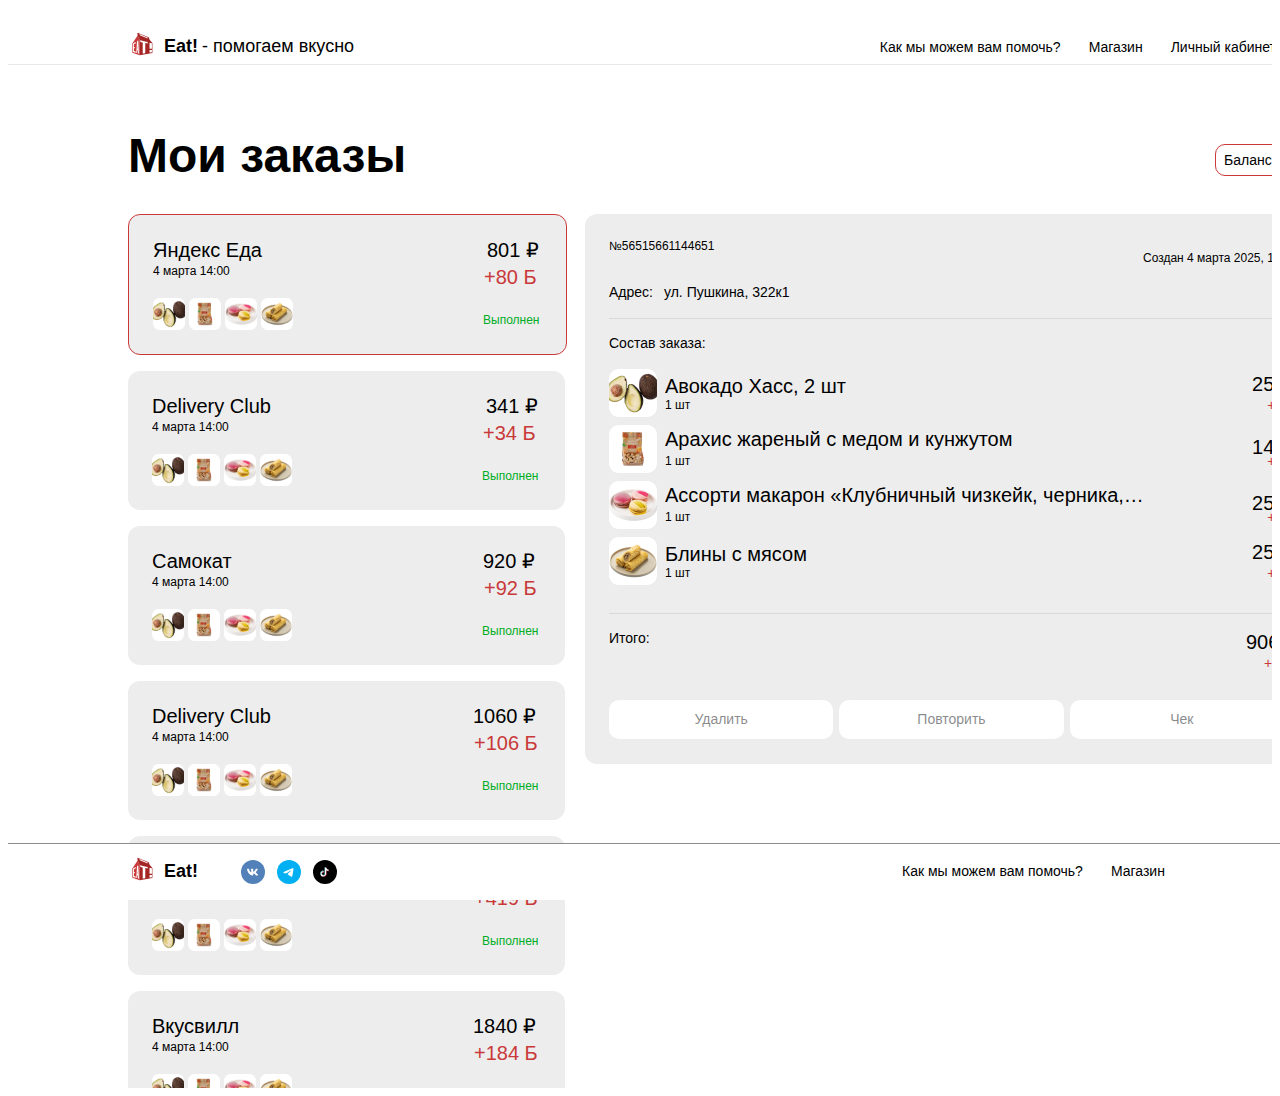
==== Html+css/lk.html @ cd4ae4c2 "new commit" ====
<!DOCTYPE html>
<html>
  <head>
    <meta charset="utf-8" />
    <link rel="stylesheet" href="globalslk.css" />
    <link rel="stylesheet" href="styleguidelk.css" />
    <link rel="stylesheet" href="stylelk.css" />
  </head>
  <body>
    <div class="screen">
      <div class="div">
        <div class="frame">
          <div class="frame-2">
            <div class="text-wrapper">Яндекс Еда</div>
            <div class="text-wrapper-2">801 ₽</div>
            <div class="text-wrapper-3">+80 Б</div>
            <div class="text-wrapper-4">4 марта 14:00</div>
            <div class="text-wrapper-5">Выполнен</div>
            <img class="image" src="img/avokado.png" />
            <img class="img" src="img/araxis.png" />
            <img class="rectangle" src="img/macaroons.png" />
            <img class="rectangle-2" src="img/pancakes.png" />
          </div>
          <div class="frame-3">
            <div class="text-wrapper">Delivery Club</div>
            <div class="text-wrapper-6">341 ₽</div>
            <div class="text-wrapper-7">+34 Б</div>
            <div class="text-wrapper-4">4 марта 14:00</div>
            <div class="text-wrapper-5">Выполнен</div>
            <img class="image" src="img/avokado.png" />
            <img class="img" src="img/araxis.png" />
            <img class="rectangle" src="img/macaroons.png" />
            <img class="rectangle-2" src="img/pancakes.png" />
          </div>
          <div class="frame-3">
            <div class="text-wrapper">Самокат</div>
            <div class="text-wrapper-8">920 ₽</div>
            <div class="text-wrapper-9">+92 Б</div>
            <div class="text-wrapper-4">4 марта 14:00</div>
            <div class="text-wrapper-5">Выполнен</div>
            <img class="image" src="img/avokado.png" />
            <img class="img" src="img/araxis.png" />
            <img class="rectangle" src="img/macaroons.png" />
            <img class="rectangle-2" src="img/pancakes.png" />
          </div>
          <div class="frame-3">
            <div class="text-wrapper">Delivery Club</div>
            <div class="text-wrapper-10">1060 ₽</div>
            <div class="text-wrapper-11">+106 Б</div>
            <div class="text-wrapper-4">4 марта 14:00</div>
            <div class="text-wrapper-5">Выполнен</div>
            <img class="image" src="img/avokado.png" />
            <img class="img" src="img/araxis.png" />
            <img class="rectangle" src="img/macaroons.png" />
            <img class="rectangle-2" src="img/pancakes.png" />
          </div>
          <div class="frame-3">
            <div class="text-wrapper">Самокат</div>
            <div class="text-wrapper-10">4199 ₽</div>
            <div class="text-wrapper-11">+419 Б</div>
            <div class="text-wrapper-4">4 марта 14:00</div>
            <div class="text-wrapper-5">Выполнен</div>
            <img class="image" src="img/avokado.png" />
            <img class="img" src="img/araxis.png" />
            <img class="rectangle" src="img/macaroons.png" />
            <img class="rectangle-2" src="img/pancakes.png" />
          </div>
          <div class="frame-3">
            <div class="text-wrapper">Вкусвилл</div>
            <div class="text-wrapper-10">1840 ₽</div>
            <div class="text-wrapper-11">+184 Б</div>
            <div class="text-wrapper-4">4 марта 14:00</div>
            <div class="text-wrapper-5">Выполнен</div>
            <img class="image" src="img/avokado.png" />
            <img class="img" src="img/araxis.png" />
            <img class="rectangle" src="img/macaroons.png" />
            <img class="rectangle-2" src="img/pancakes.png" />
          </div>
          <div class="frame-4">
            <div class="text-wrapper">Название доставки</div>
            <div class="text-wrapper-12">801 ₽</div>
            <div class="text-wrapper-13">+80 Б</div>
            <div class="text-wrapper-4">4 марта 14:00</div>
            <div class="text-wrapper-14">Выполнен</div>
            <div class="rectangle-5"></div>
            <div class="rectangle-6"></div>
            <div class="rectangle-7"></div>
            <div class="rectangle-8"></div>
          </div>
        </div>
        <div class="frame-wrapper">
          <div class="frame-5">
            <div class="sumtext-logo-light">
              <div class="element">
                <div class="overlap-group">
                  <a href="index.html"><img class="logo" src="img/logo.svg" /></a>
                </div>
              </div>
				<a href="index.html">
              <div class="frame-6">
                <div class="text-wrapper-15">Eat!</div>
                <div class="text-wrapper-16">- помогаем вкусно</div>
              </div>
				</a>
            </div>
            <div class="frame-7">
              <p class="text-wrapper-17">Как мы можем вам помочь?</p>
              <div class="text-wrapper-17">Магазин</div>
              <div class="text-wrapper-17">Личный кабинет</div>
              <img class="light-profiles-users" src="img/user-profile-circle.svg" />
            </div>
          </div>
        </div>
        <div class="overlap">
          <div class="text-wrapper-18">Мои заказы</div>
          <div class="inputs">
            <div class="input-and-help-text">
              <div class="input">
                <div class="icon-and-text">
                  <div class="text-input"><div class="text">Баланс:</div></div>
                  <div class="text-2">497 Б</div>
                </div>
              </div>
            </div>
          </div>
        </div>
        <div class="frame-8">
          <div class="text-wrapper-19">№56515661144651</div>
          <div class="text-wrapper-20">Адрес:</div>
          <div class="text-wrapper-21">Состав заказа:</div>
          <div class="text-wrapper-22">Итого:</div>
          <div class="text-wrapper-23">ул. Пушкина, 322к1</div>
          <p class="p">Создан 4 марта 2025, 17:18</p>
          <div class="frame-9">
            <button class="button">
              <div class="state-layer"><div class="text-wrapper-24">Удалить</div></div>
            </button>
            <button class="button">
              <div class="state-layer"><div class="text-wrapper-24">Повторить</div></div>
            </button>
            <button class="button">
              <div class="state-layer"><div class="text-wrapper-24">Чек</div></div>
            </button>
          </div>
          <div class="rectangle-9"></div>
          <div class="rectangle-10"></div>
          <div class="group-3">
            <img class="rectangle-11" src="img/avokado.png" />
            <div class="frame-10">
              <div class="text-wrapper-25">Авокадо Хасс, 2 шт</div>
              <div class="text-wrapper-26">253 ₽</div>
            </div>
            <div class="frame-11">
              <div class="text-wrapper-27">1 шт</div>
              <div class="text-wrapper-28">+25 Б</div>
            </div>
          </div>
          <div class="group-4">
            <img class="rectangle-11" src="img/araxis.png" />
            <div class="frame-10">
              <p class="text-wrapper-25">Арахис жареный с медом и кунжутом</p>
              <div class="text-wrapper-26">142 ₽</div>
            </div>
            <div class="frame-11">
              <div class="text-wrapper-27">1 шт</div>
              <div class="text-wrapper-28">+14 Б</div>
            </div>
          </div>
          <div class="group-5">
            <img class="rectangle-11" src="img/macaroons.png" />
            <div class="frame-10">
              <p class="text-wrapper-29">Ассорти макарон «Клубничный чизкейк, черника, фисташка»</p>
              <div class="text-wrapper-26">253 ₽</div>
            </div>
            <div class="frame-11">
              <div class="text-wrapper-27">1 шт</div>
              <div class="text-wrapper-28">+25 Б</div>
            </div>
          </div>
          <div class="group-6">
            <img class="rectangle-11" src="img/pancakes.png" />
            <div class="frame-10">
              <div class="text-wrapper-25">Блины с мясом</div>
              <div class="text-wrapper-26">258 ₽</div>
            </div>
            <div class="frame-11">
              <div class="text-wrapper-27">1 шт</div>
              <div class="text-wrapper-28">+25 Б</div>
            </div>
          </div>
          <div class="group-7">
            <div class="text-wrapper-30">906 ₽</div>
            <div class="text-wrapper-31">+90 Б</div>
          </div>
        </div>
		  <div class="footer">
          <div class="sumtext-logo-light-2">
            <div class="element">
              <div class="overlap-group">
				  <a href="index.html"><img class="logo" src="img/logo.svg" /></a>
              </div>
            </div>
            <div class="text-wrapper-footer">Eat!</div>
          </div>
          <div class="frame-footer">
            <div class="text-wrapper-footer-2">Как мы можем вам помочь?</div>
            <div class="text-wrapper-footer-2">Магазин</div>
          </div>
          <div class="vk-color">
            <div class="element-logo-vk-icon"><img class="vector-2" src="img/vkontakte.svg" /></div>
          </div>
          <div class="telegram-color"><img class="vector-2" src="img/telegram-app.svg" /></div>
          <div class="tiktok-color"><img class="vector-2" src="img/tiktok.svg" /></div>
        </div>
      </div>
    </div>
  </body>
</html>
---- Html+css/styleguidelk.css ----
:root {
  --labelssecondary: rgba(58, 58, 60, 0.6);
  --bodys-body-14-m-font-family: "Inter", Helvetica;
  --bodys-body-14-m-font-weight: 500;
  --bodys-body-14-m-font-size: 14px;
  --bodys-body-14-m-letter-spacing: 0px;
  --bodys-body-14-m-line-height: 18px;
  --bodys-body-14-m-font-style: normal;
}
---- Html+css/stylelk.css ----
.screen {
  background-color: #ffffff;
  display: flex;
  flex-direction: row;
  justify-content: center;
  width: 100%;
}

.screen .div {
  background-color: #ffffff;
  overflow: hidden;
  width: 1440px;
  height: 1080px;
  position: relative;
}
.screen .footer {
   position: fixed; /* Подвал как приклеенный */
  bottom: 0;
	width: 1440px;
  height: 56px;
	background-color: white;
  border-top-width: 1px;
  border-top-style: solid;
  border-color: #8c8c8c;
}
.screen .sumtext-logo-light-2 {
  position: absolute;
  width: 70px;
  height: 24px;
  top: 16px;
  left: 120px;
}
.screen .element {
  position: absolute;
  width: 24px;
  height: 24px;
  top: 0;
  left: 0;
}
.screen .text-wrapper-footer {
  position: absolute;
  top: 2px;
  left: 36px;
  font-family: "Inter-Bold", Helvetica;
  font-weight: 700;
  font-size: 18px;
  line-height: 18px;
  color: #000000;
  letter-spacing: 0;
  white-space: nowrap;
}
.screen .text-wrapper-footer-2 {
  position: relative;
  width: fit-content;
  margin-top: -1.00px;
  font-family: "Inter-Medium", Helvetica;
  font-weight: 500;
  color: #000000;
  font-size: 14px;
  letter-spacing: 0;
  line-height: 18px;
  white-space: nowrap;
}
.screen .frame-footer {
  display: inline-flex;
  align-items: center;
  justify-content: flex-end;
  gap: 28px;
  position: absolute;
  top: 19px;
  left: 894px;
}
.screen .vk-color {
  position: absolute;
  width: 24px;
  height: 24px;
  top: 16px;
  left: 233px;
  background-color: #5181b8;
  border-radius: 61px;
}

.screen .element-logo-vk-icon {
  height: 24px;
}

.screen .vk {
  position: relative;
  width: 15px;
  height: 9px;
  top: 8px;
  left: 4px;
  background-image: url(./img/group-9.png);
  background-size: 100% 100%;
}

.screen .telegram-color {
  position: absolute;
  width: 24px;
  height: 24px;
  top: 16px;
  left: 269px;
  background-color: #00b0f2;
  border-radius: 45px;
}

.screen .vector-2 {
  position: absolute;
  width: 15px;
  height: 12px;
  top: 6px;
  left: 4px;
}

.screen .tiktok-color {
  position: absolute;
  width: 24px;
  height: 24px;
  top: 16px;
  left: 305px;
  background-color: #000000;
  border-radius: 20px;
}

.screen .frame {
  display: flex;
  flex-direction: column;
  width: 437px;
  align-items: flex-start;
  gap: 16px;
  position: absolute;
  top: 206px;
  left: 120px;
}

.screen .frame-2 {
  position: relative;
  align-self: stretch;
  width: 100%;
  height: 139px;
  background-color: #ededed;
  border-radius: 12px;
  overflow: hidden;
  border: 1px solid;
  border-color: #c93939;
}

.screen .text-wrapper {
  position: absolute;
  top: 23px;
  left: 24px;
  font-family: "Inter-Medium", Helvetica;
  font-weight: 500;
  color: #000000;
  font-size: 20px;
  letter-spacing: 0;
  line-height: 24px;
  white-space: nowrap;
}

.screen .text-wrapper-2 {
  position: absolute;
  top: 23px;
  left: 358px;
  font-family: "Inter-Medium", Helvetica;
  font-weight: 500;
  color: #000000;
  font-size: 20px;
  letter-spacing: 0;
  line-height: 24px;
  white-space: nowrap;
}

.screen .text-wrapper-3 {
  position: absolute;
  top: 50px;
  left: 355px;
  color: #c93939;
  font-size: 20px;
  line-height: 24px;
  font-family: "Inter-Medium", Helvetica;
  font-weight: 500;
  letter-spacing: 0;
  white-space: nowrap;
}

.screen .text-wrapper-4 {
  position: absolute;
  top: 47px;
  left: 24px;
  font-family: "Inter-Regular", Helvetica;
  font-weight: 400;
  color: #000000;
  font-size: 12px;
  letter-spacing: 0;
  line-height: 18px;
  white-space: nowrap;
}

.screen .text-wrapper-5 {
  position: absolute;
  top: 96px;
  left: 354px;
  font-family: "Inter-Regular", Helvetica;
  font-weight: 400;
  color: #00ae25;
  font-size: 12px;
  text-align: right;
  letter-spacing: 0;
  line-height: 18px;
  white-space: nowrap;
}

.screen .image {
  position: absolute;
  width: 32px;
  height: 32px;
  top: 83px;
  left: 24px;
  object-fit: cover;
}

.screen .img {
  height: 32px;
  left: 60px;
  position: absolute;
  width: 32px;
  top: 83px;
  object-fit: cover;
}

.screen .rectangle {
  position: absolute;
  width: 32px;
  height: 32px;
  top: 83px;
  left: 96px;
  object-fit: cover;
}

.screen .rectangle-2 {
  position: absolute;
  width: 32px;
  height: 32px;
  top: 83px;
  left: 132px;
  object-fit: cover;
}

.screen .frame-3 {
  position: relative;
  align-self: stretch;
  width: 100%;
  height: 139px;
  background-color: #ededed;
  border-radius: 12px;
  overflow: hidden;
}

.screen .text-wrapper-6 {
  position: absolute;
  top: 23px;
  left: 358px;
  font-family: "Inter-Medium", Helvetica;
  font-weight: 500;
  color: #000000;
  font-size: 20px;
  text-align: right;
  letter-spacing: 0;
  line-height: 24px;
  white-space: nowrap;
}

.screen .text-wrapper-7 {
  position: absolute;
  top: 50px;
  left: 355px;
  font-family: "Inter-Medium", Helvetica;
  font-weight: 500;
  color: #c93939;
  font-size: 20px;
  text-align: right;
  letter-spacing: 0;
  line-height: 24px;
  white-space: nowrap;
}

.screen .text-wrapper-8 {
  position: absolute;
  top: 23px;
  left: 355px;
  font-family: "Inter-Medium", Helvetica;
  font-weight: 500;
  color: #000000;
  font-size: 20px;
  text-align: right;
  letter-spacing: 0;
  line-height: 24px;
  white-space: nowrap;
}

.screen .text-wrapper-9 {
  position: absolute;
  top: 50px;
  left: 356px;
  font-family: "Inter-Medium", Helvetica;
  font-weight: 500;
  color: #c93939;
  font-size: 20px;
  text-align: right;
  letter-spacing: 0;
  line-height: 24px;
  white-space: nowrap;
}

.screen .text-wrapper-10 {
  position: absolute;
  top: 23px;
  left: 345px;
  font-family: "Inter-Medium", Helvetica;
  font-weight: 500;
  color: #000000;
  font-size: 20px;
  text-align: right;
  letter-spacing: 0;
  line-height: 24px;
  white-space: nowrap;
}

.screen .text-wrapper-11 {
  position: absolute;
  top: 50px;
  left: 346px;
  font-family: "Inter-Medium", Helvetica;
  font-weight: 500;
  color: #c93939;
  font-size: 20px;
  text-align: right;
  letter-spacing: 0;
  line-height: 24px;
  white-space: nowrap;
}

.screen .image-2 {
  height: 16px;
  left: 24px;
  position: absolute;
  width: 32px;
  top: 83px;
  object-fit: cover;
}

.screen .image-3 {
  height: 16px;
  left: 60px;
  position: absolute;
  width: 32px;
  top: 83px;
  object-fit: cover;
}

.screen .rectangle-3 {
  height: 16px;
  object-fit: cover;
  position: absolute;
  width: 32px;
  top: 83px;
  left: 96px;
}

.screen .rectangle-4 {
  height: 16px;
  object-fit: cover;
  position: absolute;
  width: 32px;
  top: 83px;
  left: 132px;
}

.screen .frame-4 {
  position: relative;
  align-self: stretch;
  width: 100%;
  height: 139px;
  background-color: #d9d9d9;
  border-radius: 12px;
  overflow: hidden;
}

.screen .text-wrapper-12 {
  position: absolute;
  top: 23px;
  left: 369px;
  font-family: "Inter-Medium", Helvetica;
  font-weight: 500;
  color: #000000;
  font-size: 20px;
  letter-spacing: 0;
  line-height: 24px;
  white-space: nowrap;
}

.screen .text-wrapper-13 {
  position: absolute;
  top: 50px;
  left: 366px;
  font-family: "Inter-Medium", Helvetica;
  font-weight: 500;
  color: #000000;
  font-size: 20px;
  letter-spacing: 0;
  line-height: 24px;
  white-space: nowrap;
}

.screen .text-wrapper-14 {
  position: absolute;
  top: 96px;
  left: 365px;
  font-family: "Inter-Regular", Helvetica;
  font-weight: 400;
  color: #000000;
  font-size: 12px;
  text-align: right;
  letter-spacing: 0;
  line-height: 18px;
  white-space: nowrap;
}

.screen .rectangle-5 {
  position: absolute;
  width: 32px;
  height: 32px;
  top: 83px;
  left: 24px;
  background-color: #dbdbdb;
  border-radius: 10px;
}

.screen .rectangle-6 {
  position: absolute;
  width: 32px;
  height: 32px;
  top: 83px;
  left: 60px;
  background-color: #dbdbdb;
  border-radius: 10px;
}

.screen .rectangle-7 {
  height: 32px;
  background-color: #dbdbdb;
  border-radius: 10px;
  position: absolute;
  width: 32px;
  top: 83px;
  left: 96px;
}

.screen .rectangle-8 {
  height: 32px;
  background-color: #dbdbdb;
  border-radius: 10px;
  position: absolute;
  width: 32px;
  top: 83px;
  left: 132px;
}

.screen .frame-wrapper {
  position: absolute;
  width: 1440px;
  height: 56px;
  top: 0;
  left: 0;
  border-bottom-width: 1px;
  border-bottom-style: solid;
  border-color: #8e8e9333;
}

.screen .frame-5 {
  display: flex;
  max-width: 1680px;
  width: 1200px;
  align-items: center;
  justify-content: space-between;
  position: relative;
  top: 16px;
  left: 120px;
}

.screen .sumtext-logo-light {
  position: relative;
  width: 70px;
  height: 24px;
}



.screen .overlap-group {
  position: relative;
  width: 20px;
  height: 22px;
  top: 1px;
  left: 2px;
}

.screen .vector {
  position: absolute;
  width: 7px;
  height: 20px;
  top: 3px;
  left: 0;
}

.screen .logo {
  position: absolute;
  width: 24px;
  height: 24px;
  bottom: 2px;
  left: 0px;
}

.screen .group {
  position: absolute;
  width: 6px;
  height: 13px;
  top: 8px;
  left: 1px;
}

.screen .group-2 {
  position: absolute;
  width: 12px;
  height: 13px;
  top: 7px;
  left: 8px;
}

.screen .frame-6 {
  display: inline-flex;
  align-items: center;
  gap: 4px;
  position: absolute;
  top: 3px;
  left: 36px;
}

.screen .text-wrapper-15 {
  position: relative;
  width: fit-content;
  margin-top: -1.00px;
  font-family: "Inter-Bold", Helvetica;
  font-weight: 700;
  color: #000000;
  font-size: 18px;
  letter-spacing: 0;
  line-height: 18px;
  white-space: nowrap;
}

.screen .text-wrapper-16 {
  position: relative;
  width: fit-content;
  margin-top: -1.00px;
  font-family: "Inter-Regular", Helvetica;
  font-weight: 400;
  color: #000000;
  font-size: 18px;
  letter-spacing: 0;
  line-height: 18px;
  white-space: nowrap;
}

.screen .frame-7 {
  display: inline-flex;
  align-items: center;
  justify-content: flex-end;
  gap: 28px;
  position: relative;
  flex: 0 0 auto;
}

.screen .text-wrapper-17 {
  position: relative;
  width: fit-content;
  font-family: "Inter-Medium", Helvetica;
  font-weight: 500;
  color: #000000;
  font-size: 14px;
  letter-spacing: 0;
  line-height: 18px;
  white-space: nowrap;
}

.screen .light-profiles-users {
  position: relative;
  width: 24px;
  height: 24px;
}

.screen .overlap {
  position: absolute;
  width: 1200px;
  height: 58px;
  top: 119px;
  left: 120px;
}

.screen .text-wrapper-18 {
  position: absolute;
  width: 1200px;
  top: 0;
  left: 0;
  font-family: "Inter-SemiBold", Helvetica;
  font-weight: 600;
  color: #000000;
  font-size: 48px;
  letter-spacing: 0;
  line-height: 58px;
}

.screen .inputs {
  display: inline-flex;
  flex-direction: column;
  height: 32px;
  align-items: flex-start;
  gap: 8px;
  position: absolute;
  top: 17px;
  left: 1087px;
}

.screen .input-and-help-text {
  display: inline-flex;
  flex-direction: column;
  align-items: flex-start;
  gap: 4px;
  position: relative;
  flex: 1;
  flex-grow: 1;
}

.screen .input {
  display: inline-flex;
  align-items: center;
  gap: 4px;
  padding: 6px 8px;
  position: relative;
  flex: 1;
  flex-grow: 1;
  border-radius: 10px;
  overflow: hidden;
  border: 1px solid;
  border-color: #c93939;
}

.screen .icon-and-text {
  display: inline-flex;
  align-items: center;
  gap: 4px;
  position: relative;
  flex: 0 0 auto;
}

.screen .text-input {
  display: inline-flex;
  align-items: flex-start;
  gap: 10px;
  position: relative;
  flex: 0 0 auto;
}

.screen .text {
  position: relative;
  width: fit-content;
  margin-top: -1.00px;
  font-family: var(--bodys-body-14-m-font-family);
  font-weight: var(--bodys-body-14-m-font-weight);
  color: #000000;
  font-size: var(--bodys-body-14-m-font-size);
  letter-spacing: var(--bodys-body-14-m-letter-spacing);
  line-height: var(--bodys-body-14-m-line-height);
  white-space: nowrap;
  font-style: var(--bodys-body-14-m-font-style);
}

.screen .text-2 {
  position: relative;
  width: fit-content;
  margin-top: -1.00px;
  font-family: "Inter-SemiBold", Helvetica;
  font-weight: 600;
  color: #c93939;
  font-size: 14px;
  letter-spacing: 0;
  line-height: 18px;
  white-space: nowrap;
}

.screen .frame-8 {
  position: absolute;
  width: 743px;
  height: 550px;
  top: 206px;
  left: 577px;
  background-color: #ededed;
  border-radius: 12px;
  overflow: hidden;
}

.screen .text-wrapper-19 {
  position: absolute;
  top: 23px;
  left: 24px;
  font-family: "Inter-Regular", Helvetica;
  font-weight: 400;
  color: #000000;
  font-size: 12px;
  letter-spacing: 0;
  line-height: 18px;
  white-space: nowrap;
}

.screen .text-wrapper-20 {
  position: absolute;
  top: 69px;
  left: 24px;
  font-family: "Inter-Regular", Helvetica;
  font-weight: 400;
  color: #000000;
  font-size: 14px;
  letter-spacing: 0;
  line-height: 18px;
  white-space: nowrap;
}

.screen .text-wrapper-21 {
  position: absolute;
  top: 120px;
  left: 24px;
  font-family: "Inter-Regular", Helvetica;
  font-weight: 400;
  color: #000000;
  font-size: 14px;
  letter-spacing: 0;
  line-height: 18px;
  white-space: nowrap;
}

.screen .text-wrapper-22 {
  position: absolute;
  top: 415px;
  left: 24px;
  font-family: "Inter-Regular", Helvetica;
  font-weight: 400;
  color: #000000;
  font-size: 14px;
  letter-spacing: 0;
  line-height: 18px;
  white-space: nowrap;
}

.screen .text-wrapper-23 {
  position: absolute;
  top: 69px;
  left: 79px;
  font-family: "Inter-Regular", Helvetica;
  font-weight: 400;
  color: #000000;
  font-size: 14px;
  letter-spacing: 0;
  line-height: 18px;
  white-space: nowrap;
}

.screen .p {
  position: absolute;
  top: 23px;
  left: 558px;
  font-family: "Inter-Regular", Helvetica;
  font-weight: 400;
  color: #000000;
  font-size: 12px;
  text-align: right;
  letter-spacing: 0;
  line-height: 18px;
  white-space: nowrap;
}

.screen .frame-9 {
  display: flex;
  width: 685px;
  align-items: center;
  gap: 6px;
  position: absolute;
  top: 486px;
  left: 24px;
}

.screen .button {
  all: unset;
  box-sizing: border-box;
  display: flex;
  align-items: center;
  justify-content: center;
  position: relative;
  flex: 1;
  flex-grow: 1;
  background-color: #ffffff;
  border-radius: 10px;
  overflow: hidden;
}

.screen .state-layer {
  display: inline-flex;
  align-items: center;
  justify-content: center;
  gap: 6px;
  padding: 11px 12px;
  position: relative;
  flex: 0 0 auto;
}

.screen .text-wrapper-24 {
  position: relative;
  width: fit-content;
  margin-top: -1.00px;
  color: var(--labelssecondary);
  font-size: 14px;
  line-height: 18px;
  font-family: "Inter-Medium", Helvetica;
  font-weight: 500;
  letter-spacing: 0;
  white-space: nowrap;
}

.screen .rectangle-9 {
  position: absolute;
  width: 685px;
  height: 1px;
  top: 104px;
  left: 24px;
  background-color: #8e8e9333;
}

.screen .rectangle-10 {
  position: absolute;
  width: 685px;
  height: 1px;
  top: 399px;
  left: 24px;
  background-color: #8e8e9333;
}

.screen .group-3 {
  position: absolute;
  width: 695px;
  height: 48px;
  top: 155px;
  left: 24px;
}

.screen .rectangle-11 {
  position: absolute;
  width: 48px;
  height: 48px;
  top: 0;
  left: 0;
  object-fit: cover;
}

.screen .frame-10 {
  display: flex;
  width: 639px;
  align-items: center;
  justify-content: space-between;
  position: absolute;
  top: 3px;
  left: 56px;
}

.screen .text-wrapper-25 {
  position: relative;
  width: fit-content;
  margin-top: -1.00px;
  font-family: "Inter-Regular", Helvetica;
  font-weight: 400;
  color: #000000;
  font-size: 20px;
  letter-spacing: 0;
  line-height: 24px;
  white-space: nowrap;
}

.screen .text-wrapper-26 {
  position: relative;
  width: fit-content;
  margin-top: -5.00px;
  font-family: "Inter-Regular", Helvetica;
  font-weight: 400;
  color: #000000;
  font-size: 20px;
  text-align: right;
  letter-spacing: 0;
  line-height: 34px;
  white-space: nowrap;
}

.screen .frame-11 {
  display: flex;
  width: 639px;
  align-items: center;
  justify-content: space-between;
  position: absolute;
  top: 27px;
  left: 56px;
}

.screen .text-wrapper-27 {
  position: relative;
  width: fit-content;
  margin-top: -1.00px;
  font-family: "Inter-Regular", Helvetica;
  font-weight: 400;
  color: #000000;
  font-size: 12px;
  letter-spacing: 0;
  line-height: 18px;
  white-space: nowrap;
}

.screen .text-wrapper-28 {
  position: relative;
  width: fit-content;
  margin-top: 0px;
  font-family: "Inter-Regular", Helvetica;
  font-weight: 400;
  color: #c93939;
  font-size: 14px;
  text-align: right;
  letter-spacing: 0;
  line-height: 18px;
  white-space: nowrap;
}

.screen .group-4 {
  position: absolute;
  width: 695px;
  height: 48px;
  top: 211px;
  left: 24px;
}

.screen .group-5 {
  position: absolute;
  width: 695px;
  height: 48px;
  top: 267px;
  left: 24px;
}

.screen .text-wrapper-29 {
  position: relative;
  width: 547px;
  margin-top: -1.00px;
  font-family: "Inter-Regular", Helvetica;
  font-weight: 400;
  color: #000000;
  font-size: 20px;
  letter-spacing: 0;
  line-height: 24px;
  overflow: hidden;
  text-overflow: ellipsis;
  display: -webkit-box;
  -webkit-line-clamp: 1;
  -webkit-box-orient: vertical;
}

.screen .group-6 {
  position: absolute;
  width: 695px;
  height: 48px;
  top: 323px;
  left: 24px;
}

.screen .group-7 {
  position: absolute;
  width: 62px;
  height: 42px;
  top: 416px;
  left: 661px;
}

.screen .text-wrapper-30 {
  position: absolute;
  top: 0;
  left: 0;
  font-family: "Inter-Regular", Helvetica;
  font-weight: 400;
  color: #000000;
  font-size: 20px;
  letter-spacing: 0;
  line-height: 24px;
  white-space: nowrap;
}

.screen .text-wrapper-31 {
  position: absolute;
  top: 24px;
  left: 18px;
  font-family: "Inter-Regular", Helvetica;
  font-weight: 400;
  color: #c93939;
  font-size: 14px;
  text-align: right;
  letter-spacing: 0;
  line-height: 18px;
  white-space: nowrap;
}
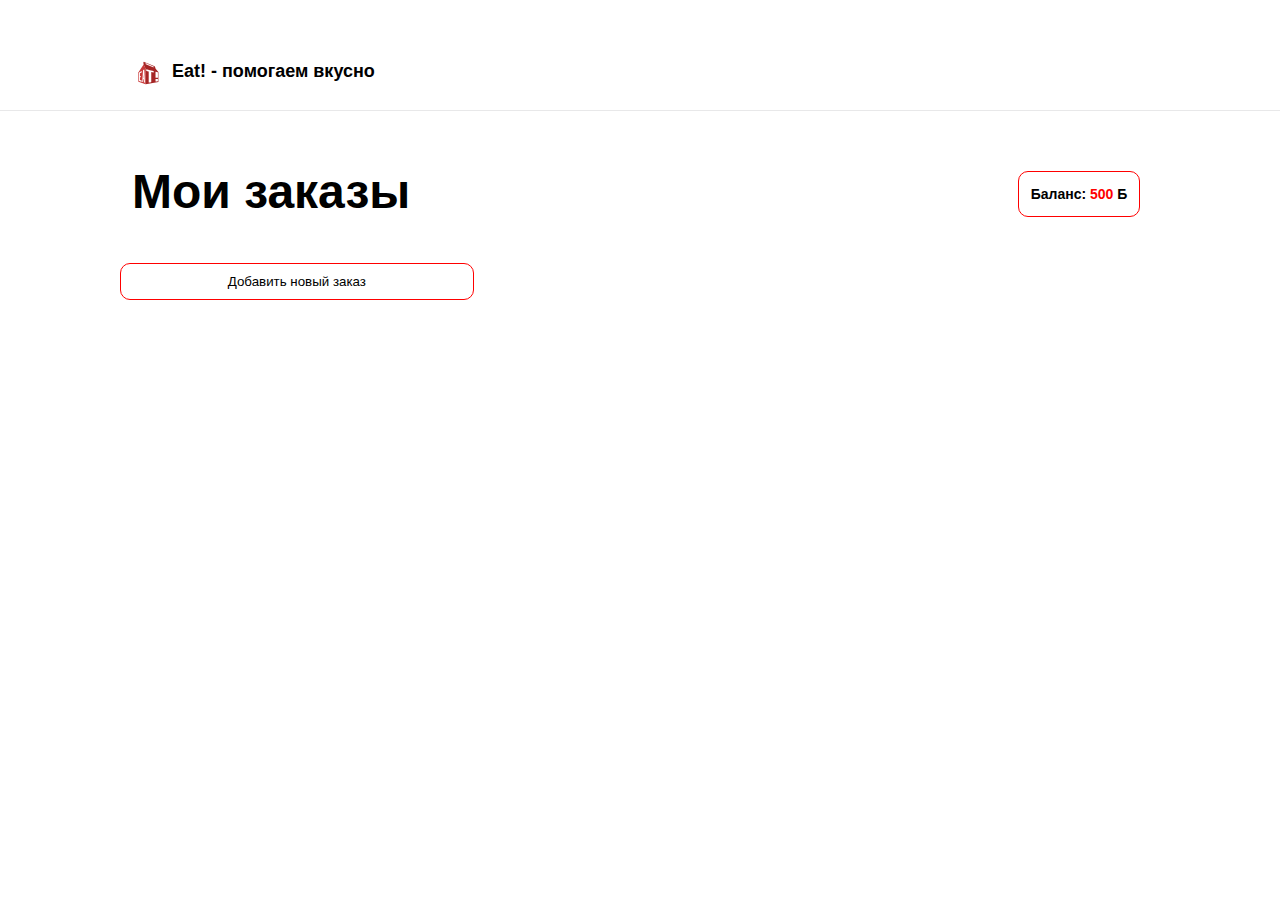
==== commit d9947f23: "lk" ====
--- a/Html+css/lk.html
+++ b/Html+css/lk.html
@@ -1,218 +1,59 @@
 <!DOCTYPE html>
-<html>
-  <head>
-    <meta charset="utf-8" />
-    <link rel="stylesheet" href="globalslk.css" />
-    <link rel="stylesheet" href="styleguidelk.css" />
-    <link rel="stylesheet" href="stylelk.css" />
-  </head>
-  <body>
-    <div class="screen">
-      <div class="div">
-        <div class="frame">
-          <div class="frame-2">
-            <div class="text-wrapper">Яндекс Еда</div>
-            <div class="text-wrapper-2">801 ₽</div>
-            <div class="text-wrapper-3">+80 Б</div>
-            <div class="text-wrapper-4">4 марта 14:00</div>
-            <div class="text-wrapper-5">Выполнен</div>
-            <img class="image" src="img/avokado.png" />
-            <img class="img" src="img/araxis.png" />
-            <img class="rectangle" src="img/macaroons.png" />
-            <img class="rectangle-2" src="img/pancakes.png" />
-          </div>
-          <div class="frame-3">
-            <div class="text-wrapper">Delivery Club</div>
-            <div class="text-wrapper-6">341 ₽</div>
-            <div class="text-wrapper-7">+34 Б</div>
-            <div class="text-wrapper-4">4 марта 14:00</div>
-            <div class="text-wrapper-5">Выполнен</div>
-            <img class="image" src="img/avokado.png" />
-            <img class="img" src="img/araxis.png" />
-            <img class="rectangle" src="img/macaroons.png" />
-            <img class="rectangle-2" src="img/pancakes.png" />
-          </div>
-          <div class="frame-3">
-            <div class="text-wrapper">Самокат</div>
-            <div class="text-wrapper-8">920 ₽</div>
-            <div class="text-wrapper-9">+92 Б</div>
-            <div class="text-wrapper-4">4 марта 14:00</div>
-            <div class="text-wrapper-5">Выполнен</div>
-            <img class="image" src="img/avokado.png" />
-            <img class="img" src="img/araxis.png" />
-            <img class="rectangle" src="img/macaroons.png" />
-            <img class="rectangle-2" src="img/pancakes.png" />
-          </div>
-          <div class="frame-3">
-            <div class="text-wrapper">Delivery Club</div>
-            <div class="text-wrapper-10">1060 ₽</div>
-            <div class="text-wrapper-11">+106 Б</div>
-            <div class="text-wrapper-4">4 марта 14:00</div>
-            <div class="text-wrapper-5">Выполнен</div>
-            <img class="image" src="img/avokado.png" />
-            <img class="img" src="img/araxis.png" />
-            <img class="rectangle" src="img/macaroons.png" />
-            <img class="rectangle-2" src="img/pancakes.png" />
-          </div>
-          <div class="frame-3">
-            <div class="text-wrapper">Самокат</div>
-            <div class="text-wrapper-10">4199 ₽</div>
-            <div class="text-wrapper-11">+419 Б</div>
-            <div class="text-wrapper-4">4 марта 14:00</div>
-            <div class="text-wrapper-5">Выполнен</div>
-            <img class="image" src="img/avokado.png" />
-            <img class="img" src="img/araxis.png" />
-            <img class="rectangle" src="img/macaroons.png" />
-            <img class="rectangle-2" src="img/pancakes.png" />
-          </div>
-          <div class="frame-3">
-            <div class="text-wrapper">Вкусвилл</div>
-            <div class="text-wrapper-10">1840 ₽</div>
-            <div class="text-wrapper-11">+184 Б</div>
-            <div class="text-wrapper-4">4 марта 14:00</div>
-            <div class="text-wrapper-5">Выполнен</div>
-            <img class="image" src="img/avokado.png" />
-            <img class="img" src="img/araxis.png" />
-            <img class="rectangle" src="img/macaroons.png" />
-            <img class="rectangle-2" src="img/pancakes.png" />
-          </div>
-          <div class="frame-4">
-            <div class="text-wrapper">Название доставки</div>
-            <div class="text-wrapper-12">801 ₽</div>
-            <div class="text-wrapper-13">+80 Б</div>
-            <div class="text-wrapper-4">4 марта 14:00</div>
-            <div class="text-wrapper-14">Выполнен</div>
-            <div class="rectangle-5"></div>
-            <div class="rectangle-6"></div>
-            <div class="rectangle-7"></div>
-            <div class="rectangle-8"></div>
-          </div>
+<html lang="ru">
+<head>
+    <meta charset="UTF-8">
+    <meta name="viewport" content="width=device-width, initial-scale=1.0">
+    <title>Личный кабинет</title>
+    <link rel="stylesheet" href="stylelk1.css">
+</head>
+<body>
+    <div class="wrapper">
+        <header class="header">
+			<div class="header-frame-1">
+            <a href="index.html"><img class="logo" src="img/logo.svg" /></a>
+                <div class="text-one">Eat! - помогаем вкусно</div>
+				<div class="header-frame-2">
+              <p class="text-one">Как мы можем вам помочь?</p>
+              <div class="text-one">Магазин</div>
+              <div class="text-one">Личный кабинет</div>
+              <img class="logo" src="img/user-profile-circle.svg" />
+            </div>
+				</div>
+        </header>
+        <div class="container">
+            <aside class="sidebar">
+				<h2>Мои заказы</h2>
+                <button id="newOrderBtn">Добавить новый заказ</button>
+                <div class="orders" id="ordersList"></div>
+            </aside>
+            <main class="content">
+				<section class="balance-section">
+                    <p class="balance-text">Баланс: <span id="balance">500</span> Б</p>
+                </section>
+                <section class="order-form" id="orderForm" style="display: none;">
+                    <label for="address">Адрес:</label>
+                    <input type="text" id="address" placeholder="">
+                    <div class="items">
+						<div>Состав заказа:</div>
+                        <div class="item">
+								<img class="item-img" src="img/avokado.png" />			  
+                            <label for="item1">Авокадо Хасс, 2 шт</label>
+                            <input type="number" id="item1" value="1" min="1">
+							<div class="text-form">253 ₽</div>
+                        </div>
+                        <div class="item">
+                            <img class="item-img" src="img/araxis.png" />			  
+                            <label for="item2">Арахис жареный с медом и кунжутом</label>
+							<div class="text-form">142 ₽</div>
+                            <input type="number" id="item2" value="1" min="1">
+                        </div>
+                    </div>
+                    <p>Итого: <span id="totalPrice">0</span></p>
+                    <button id="addOrder">Добавить</button>
+                </section>
+            </main>
         </div>
-        <div class="frame-wrapper">
-          <div class="frame-5">
-            <div class="sumtext-logo-light">
-              <div class="element">
-                <div class="overlap-group">
-                  <a href="index.html"><img class="logo" src="img/logo.svg" /></a>
-                </div>
-              </div>
-				<a href="index.html">
-              <div class="frame-6">
-                <div class="text-wrapper-15">Eat!</div>
-                <div class="text-wrapper-16">- помогаем вкусно</div>
-              </div>
-				</a>
-            </div>
-            <div class="frame-7">
-              <p class="text-wrapper-17">Как мы можем вам помочь?</p>
-              <div class="text-wrapper-17">Магазин</div>
-              <div class="text-wrapper-17">Личный кабинет</div>
-              <img class="light-profiles-users" src="img/user-profile-circle.svg" />
-            </div>
-          </div>
-        </div>
-        <div class="overlap">
-          <div class="text-wrapper-18">Мои заказы</div>
-          <div class="inputs">
-            <div class="input-and-help-text">
-              <div class="input">
-                <div class="icon-and-text">
-                  <div class="text-input"><div class="text">Баланс:</div></div>
-                  <div class="text-2">497 Б</div>
-                </div>
-              </div>
-            </div>
-          </div>
-        </div>
-        <div class="frame-8">
-          <div class="text-wrapper-19">№56515661144651</div>
-          <div class="text-wrapper-20">Адрес:</div>
-          <div class="text-wrapper-21">Состав заказа:</div>
-          <div class="text-wrapper-22">Итого:</div>
-          <div class="text-wrapper-23">ул. Пушкина, 322к1</div>
-          <p class="p">Создан 4 марта 2025, 17:18</p>
-          <div class="frame-9">
-            <button class="button">
-              <div class="state-layer"><div class="text-wrapper-24">Удалить</div></div>
-            </button>
-            <button class="button">
-              <div class="state-layer"><div class="text-wrapper-24">Повторить</div></div>
-            </button>
-            <button class="button">
-              <div class="state-layer"><div class="text-wrapper-24">Чек</div></div>
-            </button>
-          </div>
-          <div class="rectangle-9"></div>
-          <div class="rectangle-10"></div>
-          <div class="group-3">
-            <img class="rectangle-11" src="img/avokado.png" />
-            <div class="frame-10">
-              <div class="text-wrapper-25">Авокадо Хасс, 2 шт</div>
-              <div class="text-wrapper-26">253 ₽</div>
-            </div>
-            <div class="frame-11">
-              <div class="text-wrapper-27">1 шт</div>
-              <div class="text-wrapper-28">+25 Б</div>
-            </div>
-          </div>
-          <div class="group-4">
-            <img class="rectangle-11" src="img/araxis.png" />
-            <div class="frame-10">
-              <p class="text-wrapper-25">Арахис жареный с медом и кунжутом</p>
-              <div class="text-wrapper-26">142 ₽</div>
-            </div>
-            <div class="frame-11">
-              <div class="text-wrapper-27">1 шт</div>
-              <div class="text-wrapper-28">+14 Б</div>
-            </div>
-          </div>
-          <div class="group-5">
-            <img class="rectangle-11" src="img/macaroons.png" />
-            <div class="frame-10">
-              <p class="text-wrapper-29">Ассорти макарон «Клубничный чизкейк, черника, фисташка»</p>
-              <div class="text-wrapper-26">253 ₽</div>
-            </div>
-            <div class="frame-11">
-              <div class="text-wrapper-27">1 шт</div>
-              <div class="text-wrapper-28">+25 Б</div>
-            </div>
-          </div>
-          <div class="group-6">
-            <img class="rectangle-11" src="img/pancakes.png" />
-            <div class="frame-10">
-              <div class="text-wrapper-25">Блины с мясом</div>
-              <div class="text-wrapper-26">258 ₽</div>
-            </div>
-            <div class="frame-11">
-              <div class="text-wrapper-27">1 шт</div>
-              <div class="text-wrapper-28">+25 Б</div>
-            </div>
-          </div>
-          <div class="group-7">
-            <div class="text-wrapper-30">906 ₽</div>
-            <div class="text-wrapper-31">+90 Б</div>
-          </div>
-        </div>
-		  <div class="footer">
-          <div class="sumtext-logo-light-2">
-            <div class="element">
-              <div class="overlap-group">
-				  <a href="index.html"><img class="logo" src="img/logo.svg" /></a>
-              </div>
-            </div>
-            <div class="text-wrapper-footer">Eat!</div>
-          </div>
-          <div class="frame-footer">
-            <div class="text-wrapper-footer-2">Как мы можем вам помочь?</div>
-            <div class="text-wrapper-footer-2">Магазин</div>
-          </div>
-          <div class="vk-color">
-            <div class="element-logo-vk-icon"><img class="vector-2" src="img/vkontakte.svg" /></div>
-          </div>
-          <div class="telegram-color"><img class="vector-2" src="img/telegram-app.svg" /></div>
-          <div class="tiktok-color"><img class="vector-2" src="img/tiktok.svg" /></div>
-        </div>
-      </div>
     </div>
-  </body>
+    <script src="main.js"></script>
+</body>
 </html>
--- a/Html+css/stylelk1.css
+++ b/Html+css/stylelk1.css
@@ -0,0 +1,174 @@
+body {
+    font-family: "Inter", Helvetica;
+    margin: 0;
+    padding: 0;
+}
+h2{
+	position: relative;
+  width: fit-content;
+	padding: 12px;
+  font-family: "Inter-Regular", Helvetica;
+  font-weight: 700;
+  color: #000000;
+  font-size: 48px;
+  letter-spacing: 0;
+  line-height: 18px;
+  white-space: nowrap;
+}
+#newOrderBtn{
+	border: 1px solid red;
+	border-radius: 10px;
+	background-color: white;
+	color: black;
+	font-family: "Inter-Regular", Helvetica;
+}
+#balance{
+	color: red;
+}
+#totalPrice{
+	float: right;
+}
+.balance-text{
+	
+}
+.header {background: white;
+	padding-left: 120px;
+	padding: 16px;
+	color: black;
+	font-family:"Inter", Helvetica;
+	font-size: 40px;
+	top: 0;
+  left: 0;
+  border-bottom-width: 1px;
+  border-bottom-style: solid;
+  border-color: #8e8e9333;
+}
+.text-one{
+	 position: relative;
+  width: fit-content;
+	padding: 12px;
+  font-family: "Inter-Regular", Helvetica;
+  font-weight: 700;
+  color: #000000;
+  font-size: 18px;
+  letter-spacing: 0;
+  line-height: 18px;
+  white-space: nowrap;
+}
+.header-frame-1{
+	display: flex;
+  max-width: 1680px;
+  width: 1200px;
+  align-items: center;
+  justify-content: flex-start;
+  position: relative;
+  top: 16px;
+  left: 120px;
+}
+.header-frame-2{
+	padding-left: 90%;
+  display: inline-flex;
+  align-items: center;
+  justify-content: flex-end;
+  gap: 28px;
+  position: relative;
+  flex: 0 0 auto;
+}
+.logo{
+  width: 24px;
+  height: 24px;
+  left: 20px;
+	bottom: 10px;
+}
+
+header {
+    text-align: center;
+    margin-bottom: 20px;
+}
+.container {
+    display: flex;
+    justify-content: space-between;
+}
+.sidebar {
+    width: 30%;
+    padding-left: 120px;
+    background: #fff;
+
+}
+.orders {
+    margin-top: 20px;
+}
+.order {
+    padding: 10px;
+    margin-bottom: 10px;
+    background: white;
+}
+button {
+    background: white;
+    color: gray;
+    padding: 10px;
+    border: none;
+    border-radius: 5px;
+    cursor: pointer;
+    width: 100%;
+    margin-top: 10px;
+}
+button:hover {
+    color: black;
+}
+.content {
+    width: 65%;
+    padding: 20px;
+    background: #fff;
+}
+.order-form {
+    display: none;
+    padding: 20px;
+    background: white;
+}
+.items {
+    margin: 10px 0;
+}
+.item {
+	margin: 8px;
+	align-items: center;
+  justify-content: flex-start;
+}
+#item1{
+	
+}
+.text-form{
+  display: inline;
+  float: right;
+}
+.item-img{
+		 display: inline;
+}
+input[type="number"]{
+	display: inline;
+	padding: 8px;
+    margin-top: 5px;
+	border: none;
+    border-bottom: 1px solid #ccc;
+	width: 30px;
+}
+input[type="text"]  {
+    padding: 8px;
+    margin-top: 5px;
+	border: none;
+    border-bottom: 1px solid #ccc;
+}
+.balance-section {
+	border: 1px solid red;
+	border-radius: 10px;
+	background-color: white;
+	text-align: center;
+	float: right;
+	color: black;
+	width: 120px;
+	font: 14px "Inter-Regular", Helvetica;
+    margin-right: 120px;
+	margin-top: 20px;
+	margin-bottom: 45px;
+    font-weight: bold;
+}
